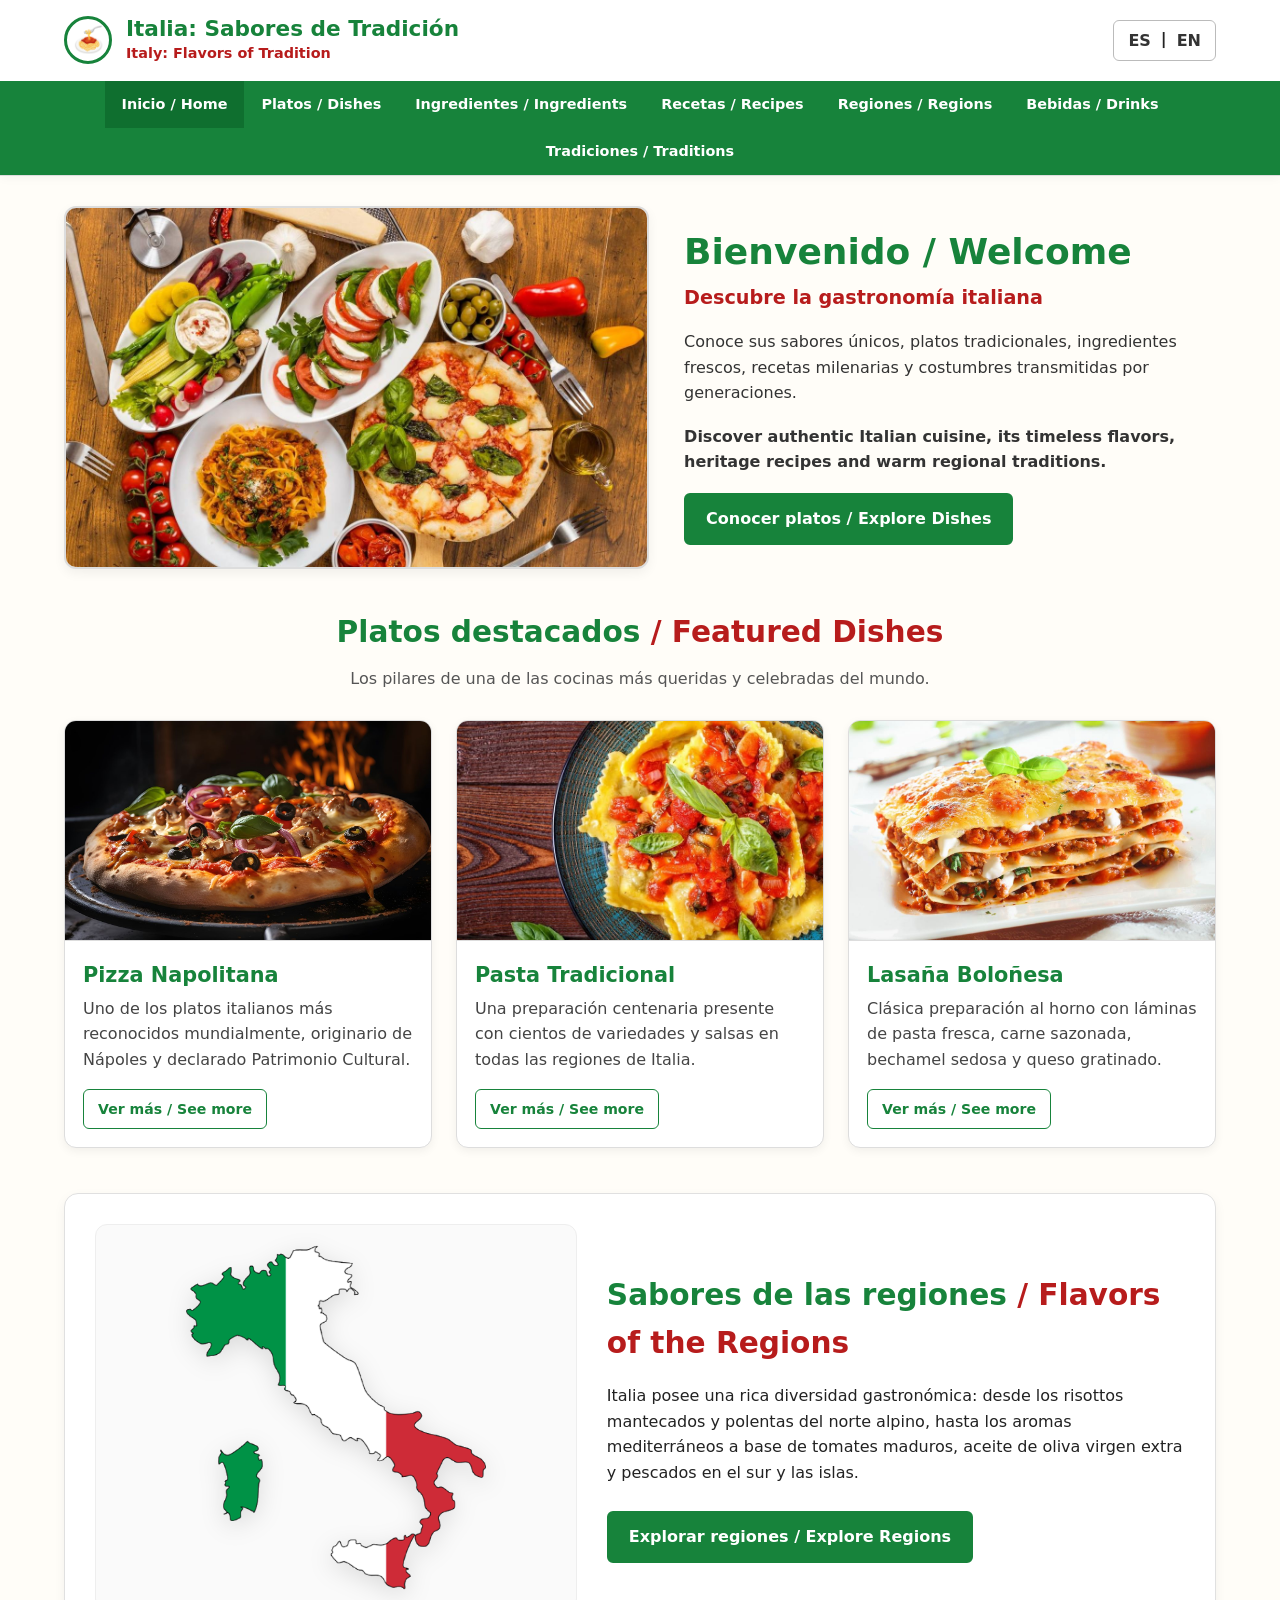
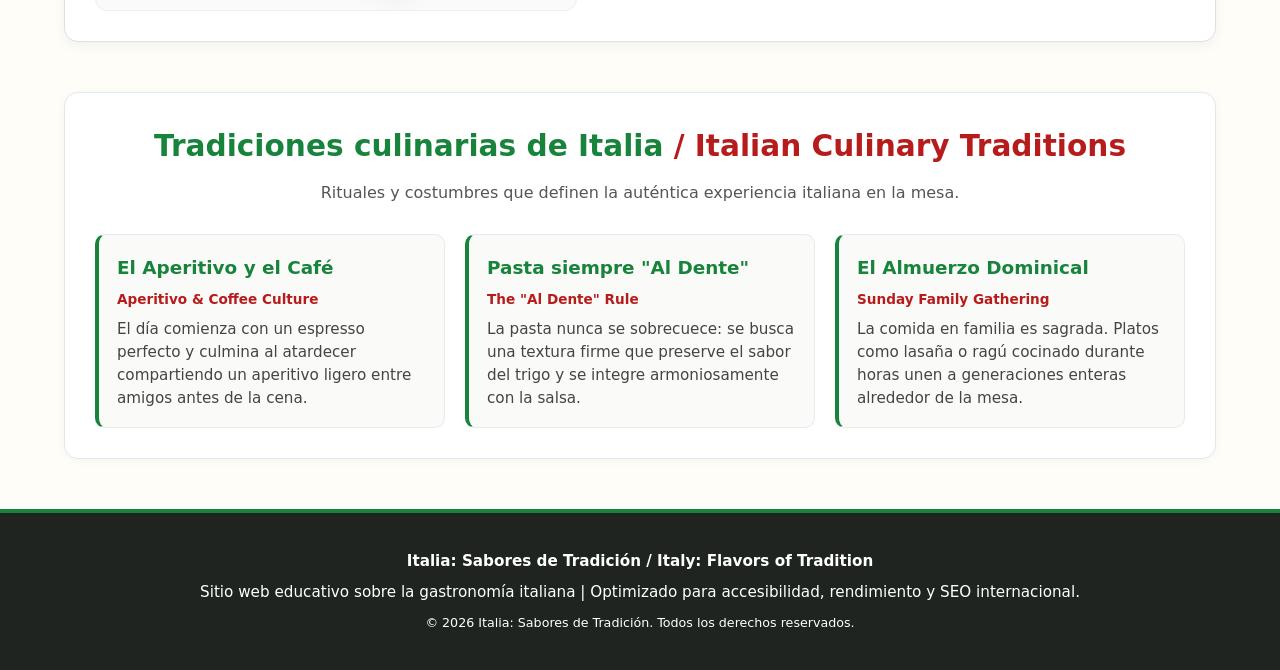
==== index.html @ 2cd8b307 "feat: optimización SEO completa (100/100), datos estructurados Schema.org, manifiesto PWA, accesibil" ====
<!DOCTYPE html>
<html lang="es">
<head>
    <meta charset="UTF-8">
    <meta name="viewport" content="width=device-width, initial-scale=1.0">
    <title>Italia: Sabores de Tradición | Gastronomía y Recetas Tradicionales</title>
    <meta name="description" content="Descubre la auténtica gastronomía de Italia: historia, platos emblemáticos como pizza y pasta, recetas tradicionales paso a paso y cultura culinaria.">
    <meta name="keywords" content="comida italiana, gastronomía de italia, recetas italianas, pizza napolitana, pasta carbonara, lasaña boloñesa, cocina tradicional, italia">
    <meta name="author" content="Italia: Sabores de Tradición">
    <meta name="robots" content="index, follow, max-snippet:-1, max-image-preview:large, max-video-preview:-1">

    <!-- Canonical URL -->
    <link rel="canonical" href="https://ronaldosierraviloria.github.io/italiasabores.github.io/">

    <!-- Hreflang alternates -->
    <link rel="alternate" hreflang="es" href="https://ronaldosierraviloria.github.io/italiasabores.github.io/">
    <link rel="alternate" hreflang="en" href="https://ronaldosierraviloria.github.io/italiasabores.github.io/?lang=en">
    <link rel="alternate" hreflang="x-default" href="https://ronaldosierraviloria.github.io/italiasabores.github.io/">

    <!-- Open Graph / Facebook -->
    <meta property="og:type" content="website">
    <meta property="og:url" content="https://ronaldosierraviloria.github.io/italiasabores.github.io/">
    <meta property="og:site_name" content="Italia: Sabores de Tradición">
    <meta property="og:title" content="Italia: Sabores de Tradición | Gastronomía y Recetas Tradicionales">
    <meta property="og:description" content="Descubre la auténtica gastronomía de Italia: historia, platos emblemáticos como pizza y pasta, recetas tradicionales paso a paso y cultura culinaria.">
    <meta property="og:image" content="https://ronaldosierraviloria.github.io/italiasabores.github.io/images/imagen-principal.jpg">
    <meta property="og:image:alt" content="Mesa tradicional italiana con pastas frescas, tomates, aceite de oliva y hierbas aromáticas">
    <meta property="og:locale" content="es_ES">
    <meta property="og:locale:alternate" content="en_US">

    <!-- Twitter Cards -->
    <meta name="twitter:card" content="summary_large_image">
    <meta name="twitter:title" content="Italia: Sabores de Tradición | Gastronomía Italiana">
    <meta name="twitter:description" content="Descubre la auténtica gastronomía italiana, recetas paso a paso, ingredientes frescos y cultura culinaria.">
    <meta name="twitter:image" content="https://ronaldosierraviloria.github.io/italiasabores.github.io/images/imagen-principal.jpg">
    <meta name="twitter:image:alt" content="Gastronomía tradicional de Italia">

    <!-- Theme & Icons -->
    <meta name="theme-color" content="#17833b">
    <link rel="icon" type="image/svg+xml" href="favicon.svg">
    <link rel="apple-touch-icon" href="favicon.svg">
    <link rel="manifest" href="site.webmanifest">

    <!-- Stylesheets -->
    <link rel="stylesheet" href="CSS/estilos.css">

    <!-- Structured Data (JSON-LD) for Schema.org -->
    <script type="application/ld+json">
    {
      "@context": "https://schema.org",
      "@graph": [
        {
          "@type": "WebSite",
          "@id": "https://ronaldosierraviloria.github.io/italiasabores.github.io/#website",
          "url": "https://ronaldosierraviloria.github.io/italiasabores.github.io/",
          "name": "Italia: Sabores de Tradición",
          "description": "Sitio web educativo sobre la gastronomía tradicional italiana, recetas y cultura culinaria.",
          "inLanguage": ["es", "en"],
          "publisher": {
            "@id": "https://ronaldosierraviloria.github.io/italiasabores.github.io/#organization"
          }
        },
        {
          "@type": "Organization",
          "@id": "https://ronaldosierraviloria.github.io/italiasabores.github.io/#organization",
          "name": "Italia: Sabores de Tradición",
          "url": "https://ronaldosierraviloria.github.io/italiasabores.github.io/",
          "logo": {
            "@type": "ImageObject",
            "url": "https://ronaldosierraviloria.github.io/italiasabores.github.io/favicon.svg"
          }
        },
        {
          "@type": "ItemList",
          "name": "Platos Italianos Destacados",
          "description": "Selección de los platos tradicionales más representativos de Italia",
          "itemListElement": [
            {
              "@type": "ListItem",
              "position": 1,
              "name": "Pizza Napolitana",
              "url": "https://ronaldosierraviloria.github.io/italiasabores.github.io/platos.html#pizza-napolitana"
            },
            {
              "@type": "ListItem",
              "position": 2,
              "name": "Pasta Carbonara",
              "url": "https://ronaldosierraviloria.github.io/italiasabores.github.io/platos.html#pasta-carbonara"
            },
            {
              "@type": "ListItem",
              "position": 3,
              "name": "Lasaña Boloñesa",
              "url": "https://ronaldosierraviloria.github.io/italiasabores.github.io/platos.html#lasana"
            }
          ]
        }
      ]
    }
    </script>
</head>
<body>

<a class="skip-link" href="#contenido">Saltar al contenido principal</a>

<header>
    <div class="topbar">
        <div class="logo">
            <div class="logo-icon" aria-hidden="true">🍝</div>
            <div>
                <h1>Italia: Sabores de Tradición</h1>
                <p lang="en">Italy: Flavors of Tradition</p>
            </div>
        </div>
        <div class="language" role="region" aria-label="Selector de idioma">
            <a href="?lang=es" aria-label="Seleccionar idioma español" aria-current="true">ES</a>
            <span aria-hidden="true">|</span>
            <a href="?lang=en" aria-label="Select English language" lang="en">EN</a>
        </div>
    </div>
    <nav aria-label="Navegación principal" id="mainNav">
        <button class="nav-toggle" aria-expanded="false" aria-controls="nav-menu" aria-label="Abrir menú de navegación">☰</button>
        <ul class="nav-list" id="nav-menu">
            <li><a href="index.html" class="active" aria-current="page">Inicio <span lang="en">/ Home</span></a></li>
            <li><a href="platos.html">Platos <span lang="en">/ Dishes</span></a></li>
            <li><a href="platos.html#ingredientes">Ingredientes <span lang="en">/ Ingredients</span></a></li>
            <li><a href="recetas.html">Recetas <span lang="en">/ Recipes</span></a></li>
            <li><a href="index.html#regiones">Regiones <span lang="en">/ Regions</span></a></li>
            <li><a href="platos.html#bebidas">Bebidas <span lang="en">/ Drinks</span></a></li>
            <li><a href="index.html#tradiciones">Tradiciones <span lang="en">/ Traditions</span></a></li>
        </ul>
    </nav>
</header>

<main id="contenido" tabindex="-1">
    <!-- Hero Section -->
    <section class="hero" aria-labelledby="bienvenida">
        <div class="hero-image">
            <img src="images/imagen-principal.jpg" 
                 alt="Mesa servida con ingredientes frescos y platos tradicionales de la cocina italiana como pastas, tomates, aceite de oliva y hierbas" 
                 width="1248" 
                 height="770" 
                 loading="eager" 
                 fetchpriority="high"
                 decoding="async" />
        </div>
        <div class="hero-content">
            <h2 id="bienvenida">Bienvenido <span lang="en">/ Welcome</span></h2>
            <p class="hero-subtitle">Descubre la gastronomía italiana</p>
            <p>Conoce sus sabores únicos, platos tradicionales, ingredientes frescos, recetas milenarias y costumbres transmitidas por generaciones.</p>
            <p><strong lang="en">Discover authentic Italian cuisine, its timeless flavors, heritage recipes and warm regional traditions.</strong></p>
            <a class="button" href="platos.html">Conocer platos <span lang="en">/ Explore Dishes</span></a>
        </div>
    </section>

    <!-- Featured Dishes Section -->
    <section aria-labelledby="destacados">
        <h2 class="section-title" id="destacados">Platos destacados <span lang="en">/ Featured Dishes</span></h2>
        <p class="section-subtitle">Los pilares de una de las cocinas más queridas y celebradas del mundo.</p>
        <div class="cards">
            <article class="card">
                <div class="card-image">
                    <img src="images/foto-pizza.jpg" 
                         alt="Pizza margarita artesanal recién horneada a la leña con salsa de tomate, mozzarella fundida y albahaca fresca" 
                         width="1200" 
                         height="1200" 
                         loading="lazy" 
                         decoding="async" />
                </div>
                <div class="card-content">
                    <h3>Pizza Napolitana</h3>
                    <p>Uno de los platos italianos más reconocidos mundialmente, originario de Nápoles y declarado Patrimonio Cultural.</p>
                    <a class="small-button" href="platos.html" aria-label="Ver más información sobre la Pizza Napolitana">Ver más <span lang="en">/ See more</span></a>
                </div>
            </article>

            <article class="card">
                <div class="card-image">
                    <img src="images/foto-pastas.jpg" 
                         alt="Plato hondo de pasta artesanal italiana servida con salsa tradicional y queso rallado" 
                         width="800" 
                         height="534" 
                         loading="lazy" 
                         decoding="async" />
                </div>
                <div class="card-content">
                    <h3>Pasta Tradicional</h3>
                    <p>Una preparación centenaria presente con cientos de variedades y salsas en todas las regiones de Italia.</p>
                    <a class="small-button" href="platos.html" aria-label="Ver más información sobre la Pasta Tradicional">Ver más <span lang="en">/ See more</span></a>
                </div>
            </article>

            <article class="card">
                <div class="card-image">
                    <img src="images/foto-lasana.jpeg" 
                         alt="Porción de lasaña tradicional con capas de pasta al huevo, salsa boloñesa y bechamel dorada al horno" 
                         width="1200" 
                         height="675" 
                         loading="lazy" 
                         decoding="async" />
                </div>
                <div class="card-content">
                    <h3>Lasaña Boloñesa</h3>
                    <p>Clásica preparación al horno con láminas de pasta fresca, carne sazonada, bechamel sedosa y queso gratinado.</p>
                    <a class="small-button" href="platos.html" aria-label="Ver más información sobre la Lasaña">Ver más <span lang="en">/ See more</span></a>
                </div>
            </article>
        </div>
    </section>

    <!-- Regional Diversity Section -->
    <section class="regions" id="regiones" aria-labelledby="regiones-title">
        <div class="map-placeholder">
            <img src="images/mapa-italia.png" 
                 alt="Mapa geográfico de Italia ilustrando la ubicación de sus regiones culinarias del norte, centro y sur" 
                 width="440" 
                 height="512" 
                 loading="lazy" 
                 decoding="async" />
        </div>
        <div>
            <h2 class="section-title" id="regiones-title" style="text-align: left; margin: 0 0 16px;">Sabores de las regiones <span lang="en">/ Flavors of the Regions</span></h2>
            <p>Italia posee una rica diversidad gastronómica: desde los risottos mantecados y polentas del norte alpino, hasta los aromas mediterráneos a base de tomates maduros, aceite de oliva virgen extra y pescados en el sur y las islas.</p>
            <br>
            <a class="button" href="platos.html">Explorar regiones <span lang="en">/ Explore Regions</span></a>
        </div>
    </section>

    <!-- Traditions Section -->
    <section class="info-section" id="tradiciones" aria-labelledby="tradiciones-title">
        <h2 class="section-title" id="tradiciones-title" style="margin-top: 0;">Tradiciones culinarias de Italia <span lang="en">/ Italian Culinary Traditions</span></h2>
        <p class="section-subtitle">Rituales y costumbres que definen la auténtica experiencia italiana en la mesa.</p>
        <div class="info-grid">
            <article class="info-item">
                <h3>El Aperitivo y el Café</h3>
                <span class="item-sub" lang="en">Aperitivo &amp; Coffee Culture</span>
                <p>El día comienza con un espresso perfecto y culmina al atardecer compartiendo un aperitivo ligero entre amigos antes de la cena.</p>
            </article>
            <article class="info-item">
                <h3>Pasta siempre "Al Dente"</h3>
                <span class="item-sub" lang="en">The "Al Dente" Rule</span>
                <p>La pasta nunca se sobrecuece: se busca una textura firme que preserve el sabor del trigo y se integre armoniosamente con la salsa.</p>
            </article>
            <article class="info-item">
                <h3>El Almuerzo Dominical</h3>
                <span class="item-sub" lang="en">Sunday Family Gathering</span>
                <p>La comida en familia es sagrada. Platos como lasaña o ragú cocinado durante horas unen a generaciones enteras alrededor de la mesa.</p>
            </article>
        </div>
    </section>
</main>

<footer>
    <p><strong>Italia: Sabores de Tradición <span lang="en">/ Italy: Flavors of Tradition</span></strong></p>
    <p>Sitio web educativo sobre la gastronomía italiana | Optimizado para accesibilidad, rendimiento y SEO internacional.</p>
    <p><small>&copy; 2026 Italia: Sabores de Tradición. Todos los derechos reservados.</small></p>
</footer>

<script>
    const nav = document.getElementById('mainNav');
    const toggle = document.querySelector('.nav-toggle');

    if (toggle && nav) {
        toggle.addEventListener('click', () => {
            const isOpen = nav.classList.toggle('open');
            toggle.setAttribute('aria-expanded', String(isOpen));
            toggle.setAttribute('aria-label', isOpen ? 'Cerrar menú de navegación' : 'Abrir menú de navegación');
            toggle.textContent = isOpen ? '✕' : '☰';
        });
    }
</script>

</body>
</html>
---- CSS/estilos.css ----
* {
    box-sizing: border-box;
    margin: 0;
    padding: 0;
}

html {
    scroll-behavior: smooth;
}

:focus-visible {
    outline: 3px solid #17833b;
    outline-offset: 3px;
}

.sr-only, .visually-hidden {
    position: absolute;
    width: 1px;
    height: 1px;
    padding: 0;
    margin: -1px;
    overflow: hidden;
    clip: rect(0, 0, 0, 0);
    white-space: nowrap;
    border: 0;
}

body {
    font-family: system-ui, -apple-system, BlinkMacSystemFont, "Segoe UI", Roboto, Helvetica, Arial, sans-serif;
    line-height: 1.6;
    color: #222;
    background: #fffdf8;
    text-rendering: optimizeLegibility;
    -webkit-font-smoothing: antialiased;
}

a {
    color: inherit;
}

img {
    max-width: 100%;
    height: auto;
    display: block;
}

header {
    background: #ffffff;
    border-bottom: 1px solid #ddd;
    position: sticky;
    top: 0;
    z-index: 99;
    box-shadow: 0 2px 10px rgba(0,0,0,0.04);
}

.topbar {
    max-width: 1200px;
    margin: auto;
    padding: 16px 24px;
    display: flex;
    align-items: center;
    justify-content: space-between;
    gap: 20px;
}

.logo, .logo-brand {
    display: flex;
    align-items: center;
    gap: 14px;
    text-decoration: none;
    color: inherit;
}

.logo-icon {
    width: 48px;
    height: 48px;
    border: 3px solid #17833b;
    border-radius: 50%;
    display: grid;
    place-items: center;
    font-size: 25px;
    background: #fff;
    flex-shrink: 0;
}

.logo h1, .logo .site-title, .logo-brand .site-title {
    font-size: 1.35rem;
    color: #17833b;
    font-weight: 700;
    line-height: 1.2;
}

.logo p, .logo-brand p {
    color: #b71c1c;
    font-weight: 700;
    font-size: .9rem;
}

.language {
    display: flex;
    gap: 5px;
    border: 1px solid #bbb;
    border-radius: 6px;
    padding: 5px 9px;
    background: #fff;
    font-weight: 700;
}

.language a {
    text-decoration: none;
    padding: 2px 5px;
    color: #333;
}

.language a:hover,
.language a:focus {
    background: #17833b;
    color: #fff;
    border-radius: 4px;
}

nav {
    background: #17833b;
    position: relative;
}

.nav-toggle {
    display: none;
    width: 100%;
    border: none;
    background: transparent;
    color: #fff;
    font-size: 1.8rem;
    cursor: pointer;
    padding: 10px 12px;
}

.nav-list {
    max-width: 1200px;
    margin: auto;
    display: flex;
    list-style: none;
    justify-content: center;
    flex-wrap: wrap;
}

.nav-list li {
    display: flex;
    flex: 0 1 auto;
}

.nav-list a {
    display: block;
    padding: 12px 17px;
    text-decoration: none;
    color: #fff;
    font-weight: 700;
    font-size: .9rem;
    transition: background-color .2s ease;
}

.nav-list a:hover,
.nav-list a:focus,
.nav-list a.active {
    background: #0f6f2f;
}

/* Breadcrumbs */
.breadcrumbs {
    font-size: 0.9rem;
    color: #444;
    margin-bottom: 24px;
    padding: 10px 0;
}

.breadcrumbs ol {
    list-style: none;
    display: flex;
    flex-wrap: wrap;
    align-items: center;
    gap: 8px;
    padding: 0;
    margin: 0;
}

.breadcrumbs li + li::before {
    content: "›";
    margin-right: 8px;
    color: #777;
    font-weight: bold;
}

.breadcrumbs a {
    color: #17833b;
    text-decoration: underline;
    text-underline-offset: 3px;
    font-weight: 600;
}

.breadcrumbs a:hover,
.breadcrumbs a:focus {
    color: #b71c1c;
}

.breadcrumbs [aria-current="page"] {
    font-weight: bold;
    color: #222;
}

main {
    max-width: 1200px;
    margin: auto;
    padding: 30px 24px 50px;
}

.hero {
    min-height: 310px;
    display: grid;
    grid-template-columns: 1.1fr 1fr;
    gap: 35px;
    align-items: center;
    margin-bottom: 40px;
}

.hero-image,
.image-placeholder {
    min-height: 270px;
    border: 2px solid #ddd;
    background: #f7f7f7;
    display: grid;
    place-items: center;
    text-align: center;
    color: #666;
    border-radius: 12px;
    overflow: hidden;
    box-shadow: 0 4px 12px rgba(0,0,0,0.06);
}

.hero-image img,
.image-placeholder img {
    display: block;
    width: 100%;
    height: 100%;
    object-fit: cover;
}

.hero-content h2 {
    font-size: 2.25rem;
    color: #17833b;
    margin-bottom: 10px;
    line-height: 1.2;
}

.hero-content h3, .hero-content .hero-subtitle {
    color: #b71c1c;
    margin-bottom: 15px;
    font-size: 1.2rem;
    font-weight: 700;
}

.hero-content p {
    margin-bottom: 18px;
    color: #333;
}

.button {
    display: inline-block;
    background: #17833b;
    color: #fff;
    text-decoration: none;
    padding: 11px 20px;
    border-radius: 6px;
    font-weight: 700;
    border: 2px solid #17833b;
    transition: all 0.2s ease;
}

.button:hover,
.button:focus {
    background: #b71c1c;
    border-color: #b71c1c;
    color: #fff;
    box-shadow: 0 4px 12px rgba(183, 28, 28, 0.25);
}

.section-title {
    text-align: center;
    color: #17833b;
    margin: 40px 0 24px;
    font-size: 1.85rem;
}

.section-title span {
    color: #b71c1c;
}

.section-subtitle {
    text-align: center;
    color: #555;
    max-width: 750px;
    margin: -14px auto 28px;
    font-size: 1rem;
}

.cards {
    display: grid;
    grid-template-columns: repeat(3, 1fr);
    gap: 24px;
}

.card {
    background: #fff;
    border: 1px solid #ddd;
    border-radius: 12px;
    overflow: hidden;
    box-shadow: 0 3px 10px rgba(0,0,0,.06);
    display: flex;
    flex-direction: column;
    transition: transform 0.2s ease, box-shadow 0.2s ease;
}

.card:hover {
    transform: translateY(-4px);
    box-shadow: 0 8px 20px rgba(0,0,0,.1);
}

.card-image {
    height: 220px;
    border-bottom: 1px solid #ddd;
    background: #f4f4f4;
    overflow: hidden;
}

.card-image img {
    display: block;
    width: 100%;
    height: 100%;
    object-fit: cover;
    transition: transform 0.3s ease;
}

.card:hover .card-image img {
    transform: scale(1.03);
}

.card-content {
    padding: 18px;
    display: flex;
    flex-direction: column;
    flex-grow: 1;
}

.card h3 {
    color: #17833b;
    margin-bottom: 4px;
    font-size: 1.3rem;
}

.card h4 {
    color: #b71c1c;
    margin-bottom: 8px;
    font-size: .95rem;
}

.card p {
    margin-bottom: 16px;
    color: #444;
    flex-grow: 1;
}

.card .small-button {
    align-self: flex-start;
}

.small-button {
    display: inline-block;
    padding: 8px 14px;
    border: 1.5px solid #17833b;
    border-radius: 6px;
    text-decoration: none;
    font-size: .88rem;
    font-weight: 700;
    color: #17833b;
    background: #fff;
    transition: all 0.2s ease;
}

.small-button:hover,
.small-button:focus {
    background: #17833b;
    color: #fff;
    border-color: #17833b;
}

/* Feature grid for ingredients, drinks, traditions */
.info-section {
    margin-top: 50px;
    padding: 30px;
    background: #fff;
    border: 1px solid #e2e8f0;
    border-radius: 14px;
    box-shadow: 0 2px 8px rgba(0,0,0,0.04);
}

.info-grid {
    display: grid;
    grid-template-columns: repeat(auto-fit, minmax(260px, 1fr));
    gap: 20px;
    margin-top: 20px;
}

.info-item {
    background: #fafaf8;
    border: 1px solid #eaeaea;
    border-radius: 10px;
    padding: 18px;
    border-left: 4px solid #17833b;
}

.info-item h3, .info-item h4 {
    color: #17833b;
    font-size: 1.15rem;
    margin-bottom: 6px;
}

.info-item .item-sub {
    color: #b71c1c;
    font-weight: 700;
    font-size: 0.85rem;
    margin-bottom: 8px;
    display: block;
}

.info-item p {
    color: #444;
    font-size: 0.95rem;
    line-height: 1.5;
}

.regions {
    margin-top: 45px;
    padding: 30px;
    border: 1px solid #e0e0e0;
    border-radius: 14px;
    background: #fff;
    display: grid;
    grid-template-columns: 1fr 1.2fr;
    gap: 30px;
    align-items: center;
    box-shadow: 0 4px 12px rgba(0,0,0,0.05);
}

.map-placeholder {
    min-height: 320px;
    border: 1px solid #eee;
    display: grid;
    place-items: center;
    border-radius: 12px;
    background: #fafafa;
    text-align: center;
    padding: 18px;
}

.map-placeholder img {
    display: block;
    width: min(100%, 300px);
    height: auto;
    object-fit: contain;
    filter: drop-shadow(0 6px 12px rgba(0,0,0,0.12));
}

.page-heading {
    text-align: center;
    margin: 15px 0 35px;
}

.page-heading h1, .page-heading h2 {
    color: #17833b;
    font-size: 2.2rem;
    line-height: 1.2;
}

.page-heading p {
    color: #b71c1c;
    font-weight: 700;
    font-size: 1.05rem;
    margin-top: 5px;
}

.recipe-nav {
    display: flex;
    flex-wrap: wrap;
    justify-content: center;
    gap: 12px;
    margin: 0 0 30px;
    padding: 16px 18px;
    background: linear-gradient(135deg, #f3f9f5 0%, #eaf6ee 100%);
    border: 1px solid #cfe6d5;
    border-radius: 16px;
    box-shadow: 0 4px 14px rgba(23, 131, 59, 0.08);
}

.recipe-nav a {
    display: inline-block;
    background: #fff;
    color: #17833b;
    border: 1.5px solid #bcdcc0;
    text-decoration: none;
    padding: 10px 18px;
    border-radius: 999px;
    font-weight: 700;
    font-size: .92rem;
    transition: all 0.2s ease;
    box-shadow: 0 2px 6px rgba(23, 131, 59, 0.08);
}

.recipe-nav a:hover,
.recipe-nav a:focus,
.recipe-nav a.active {
    background: #17833b;
    color: #fff;
    border-color: #17833b;
    transform: translateY(-2px);
    box-shadow: 0 6px 14px rgba(23, 131, 59, 0.22);
}

.recipe {
    display: none;
    grid-template-columns: 1fr 1.2fr;
    gap: 35px;
    background: #fff;
    padding: 30px;
    border: 1px solid #ddd;
    border-radius: 14px;
    box-shadow: 0 4px 16px rgba(0,0,0,0.06);
}

body:not(:has(.recipe:target)) .recipe:first-of-type {
    display: grid;
}

.recipe:target {
    display: grid;
}

.recipe-image {
    min-height: 330px;
    height: 330px;
    border-radius: 10px;
    overflow: hidden;
}

.recipe h2 {
    color: #17833b;
    margin-top: 15px;
    font-size: 1.8rem;
}

.recipe h3 {
    color: #b71c1c;
    margin: 18px 0 10px;
    font-size: 1.25rem;
}

.recipe ul,
.recipe ol {
    padding-left: 24px;
    color: #333;
}

.recipe li {
    margin-bottom: 8px;
    line-height: 1.6;
}

.recipe-meta {
    display: flex;
    flex-wrap: wrap;
    gap: 15px;
    margin: 15px 0;
    padding: 12px;
    background: #f7faf7;
    border-radius: 8px;
    border: 1px solid #e2ede4;
    font-size: 0.9rem;
}

.recipe-meta-item {
    display: flex;
    align-items: center;
    gap: 6px;
    color: #333;
    font-weight: 600;
}

footer {
    background: #1f2421;
    color: #fff;
    padding: 30px 24px;
    text-align: center;
    border-top: 4px solid #17833b;
}

footer p {
    margin: 6px 0;
    font-size: 0.95rem;
}

footer a {
    color: #8fe3a8;
    text-decoration: underline;
}

footer a:hover {
    color: #fff;
}

.skip-link {
    position: absolute;
    left: -9999px;
    top: 12px;
    background: #17833b;
    color: #fff;
    padding: 12px 18px;
    border-radius: 6px;
    font-weight: 700;
    text-decoration: none;
    z-index: 1000;
    box-shadow: 0 4px 12px rgba(0,0,0,0.3);
    transition: left 0.15s ease-in-out;
}

.skip-link:focus {
    left: 12px;
    outline: 3px solid #fff;
    outline-offset: 2px;
}

@media (max-width: 800px) {
    .hero,
    .regions,
    .recipe {
        grid-template-columns: 1fr;
    }

    .cards {
        grid-template-columns: 1fr 1fr;
    }

    .topbar {
        align-items: flex-start;
    }
}

@media (max-width: 760px) {
    .nav-toggle {
        display: block;
    }

    .nav-list {
        display: none;
        flex-direction: column;
        width: 100%;
    }

    nav.open .nav-list {
        display: flex;
    }

    .nav-list li {
        width: 100%;
    }

    .nav-list a {
        width: 100%;
        text-align: center;
        padding: 12px 10px;
    }
}

@media (max-width: 560px) {
    .cards {
        grid-template-columns: 1fr;
    }

    .logo h1, .logo .site-title, .logo-brand .site-title {
        font-size: 1.05rem;
    }

    .logo p, .logo-brand p {
        font-size: .75rem;
    }

    main {
        padding-left: 15px;
        padding-right: 15px;
    }
}
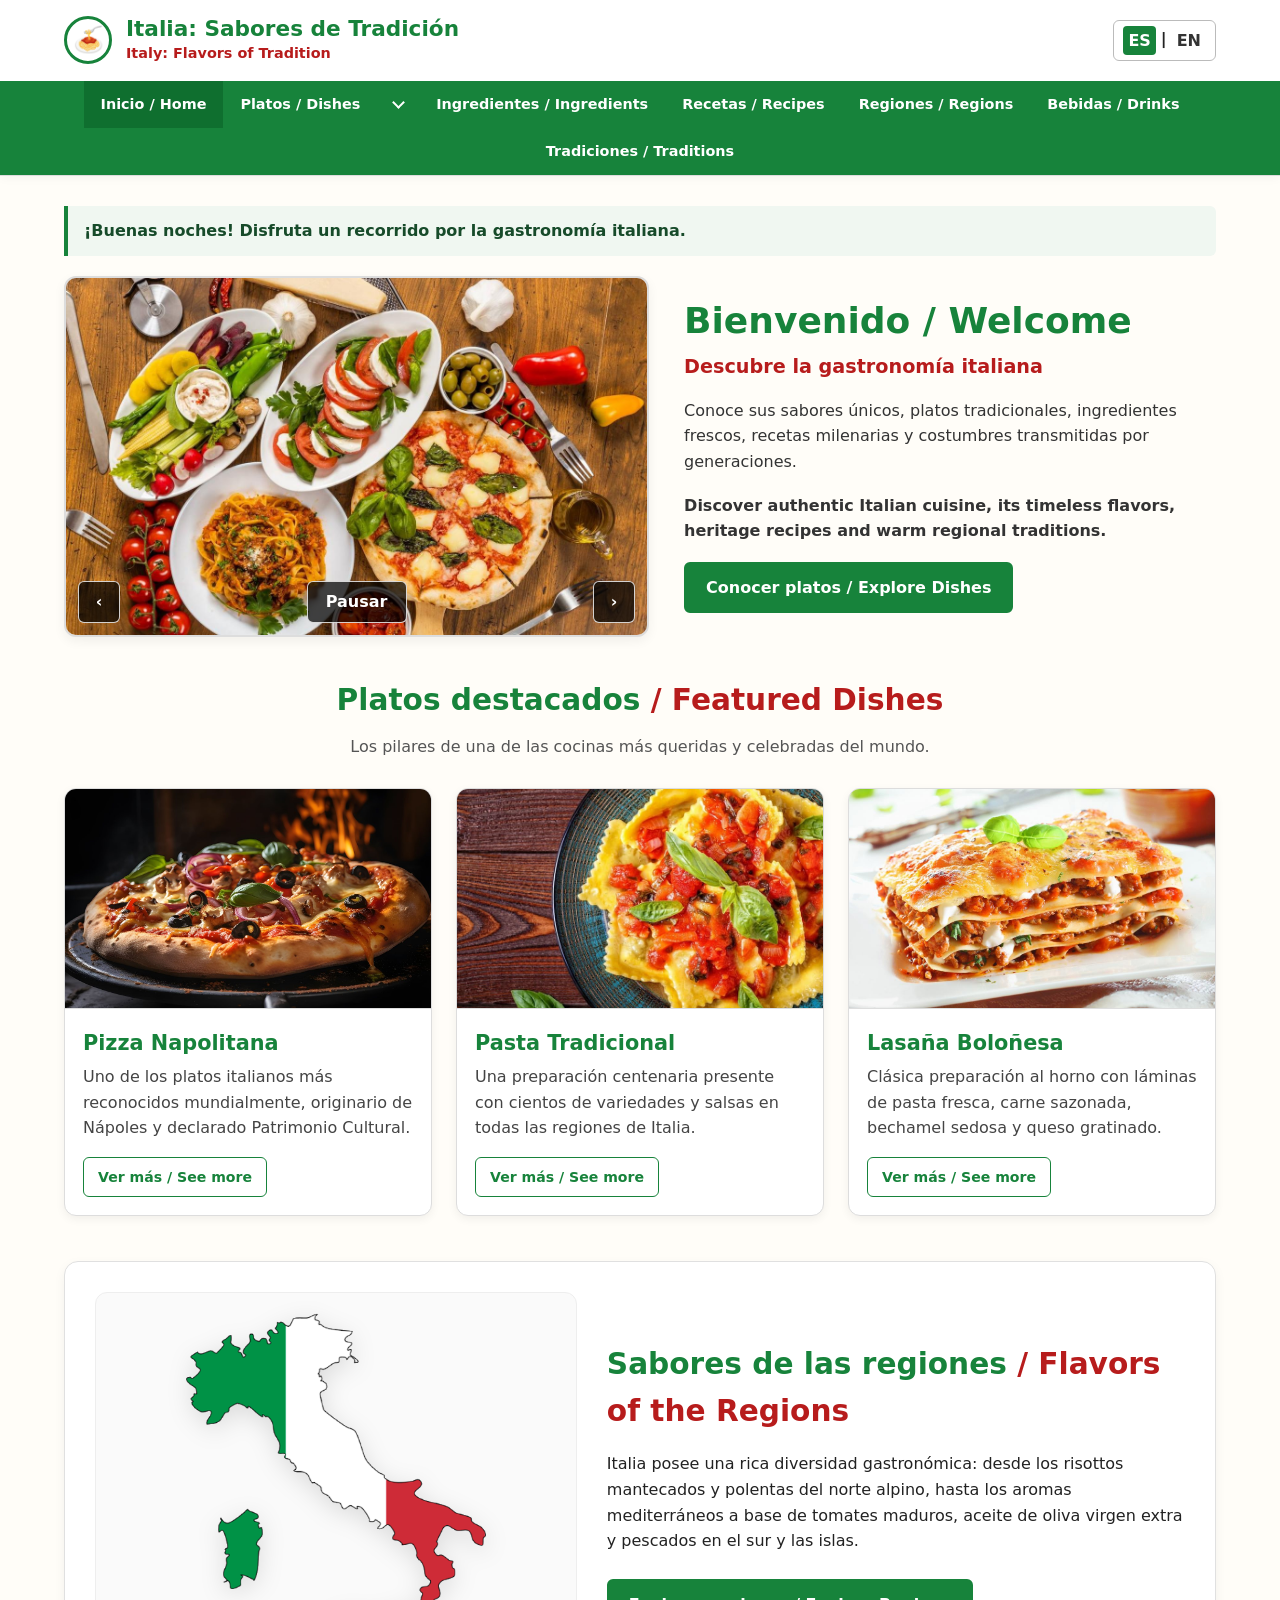
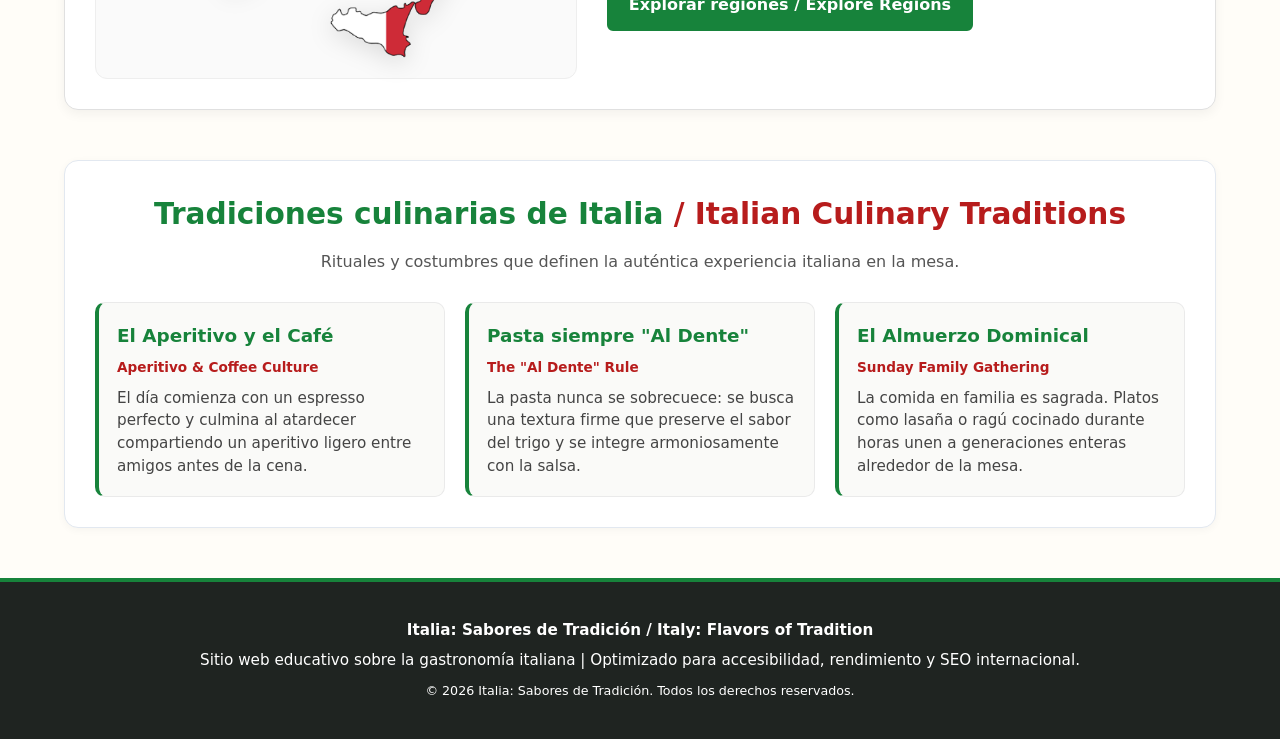
==== commit debe56cd: "cambios menores" ====
--- a/index.html
+++ b/index.html
@@ -43,6 +43,7 @@
 
     <!-- Stylesheets -->
     <link rel="stylesheet" href="CSS/estilos.css">
+    <script src="js/site.js" defer></script>
 
     <!-- Structured Data (JSON-LD) for Schema.org -->
     <script type="application/ld+json">
@@ -122,7 +123,19 @@
         <button class="nav-toggle" aria-expanded="false" aria-controls="nav-menu" aria-label="Abrir menú de navegación">☰</button>
         <ul class="nav-list" id="nav-menu">
             <li><a href="index.html" class="active" aria-current="page">Inicio <span lang="en">/ Home</span></a></li>
-            <li><a href="platos.html">Platos <span lang="en">/ Dishes</span></a></li>
+            <li class="has-dropdown">
+                <div class="nav-dropdown">
+                    <a href="platos.html">Platos <span lang="en">/ Dishes</span></a>
+                    <button class="dropdown-toggle" type="button" aria-expanded="false" aria-controls="dish-submenu" aria-label="Mostrar submenú de platos">
+                        <span class="dropdown-icon" aria-hidden="true"></span>
+                    </button>
+                </div>
+                <ul class="dropdown-menu" id="dish-submenu" hidden>
+                    <li><a href="platos.html#pizza-napolitana">Pizza Napolitana</a></li>
+                    <li><a href="platos.html#pasta-carbonara">Pasta Carbonara</a></li>
+                    <li><a href="platos.html#lasana">Lasaña Boloñesa</a></li>
+                </ul>
+            </li>
             <li><a href="platos.html#ingredientes">Ingredientes <span lang="en">/ Ingredients</span></a></li>
             <li><a href="recetas.html">Recetas <span lang="en">/ Recipes</span></a></li>
             <li><a href="index.html#regiones">Regiones <span lang="en">/ Regions</span></a></li>
@@ -133,16 +146,32 @@
 </header>
 
 <main id="contenido" tabindex="-1">
+    <p class="personalized-message" id="welcome-message" role="status" aria-live="polite"></p>
     <!-- Hero Section -->
     <section class="hero" aria-labelledby="bienvenida">
-        <div class="hero-image">
-            <img src="images/imagen-principal.jpg" 
-                 alt="Mesa servida con ingredientes frescos y platos tradicionales de la cocina italiana como pastas, tomates, aceite de oliva y hierbas" 
-                 width="1248" 
-                 height="770" 
-                 loading="eager" 
-                 fetchpriority="high"
-                 decoding="async" />
+        <div class="hero-slider" data-slider role="region" aria-roledescription="carrusel" aria-label="Galería de gastronomía italiana">
+            <div class="slider-track" aria-live="off">
+                <div class="hero-slide is-active">
+                    <img src="images/imagen-principal.jpg"
+                         alt="Mesa servida con ingredientes frescos y platos tradicionales de la cocina italiana como pastas, tomates, aceite de oliva y hierbas"
+                         width="1248" height="770" loading="eager" fetchpriority="high" decoding="async">
+                </div>
+                <div class="hero-slide" hidden>
+                    <img src="images/foto-pizza.jpg"
+                         alt="Pizza napolitana recién horneada con tomate, mozzarella y albahaca"
+                         width="1200" height="1200" loading="lazy" decoding="async">
+                </div>
+                <div class="hero-slide" hidden>
+                    <img src="images/foto-pastas.jpg"
+                         alt="Pasta italiana artesanal servida con salsa tradicional"
+                         width="800" height="534" loading="lazy" decoding="async">
+                </div>
+            </div>
+            <div class="slider-controls" role="group" aria-label="Controles de la galería">
+                <button class="slider-button" type="button" data-slider-previous aria-label="Imagen anterior">‹</button>
+                <button class="slider-button slider-pause" type="button" data-slider-pause aria-pressed="false" aria-label="Pausar presentación">Pausar</button>
+                <button class="slider-button" type="button" data-slider-next aria-label="Imagen siguiente">›</button>
+            </div>
         </div>
         <div class="hero-content">
             <h2 id="bienvenida">Bienvenido <span lang="en">/ Welcome</span></h2>
@@ -256,19 +285,5 @@
     <p><small>&copy; 2026 Italia: Sabores de Tradición. Todos los derechos reservados.</small></p>
 </footer>
 
-<script>
-    const nav = document.getElementById('mainNav');
-    const toggle = document.querySelector('.nav-toggle');
-
-    if (toggle && nav) {
-        toggle.addEventListener('click', () => {
-            const isOpen = nav.classList.toggle('open');
-            toggle.setAttribute('aria-expanded', String(isOpen));
-            toggle.setAttribute('aria-label', isOpen ? 'Cerrar menú de navegación' : 'Abrir menú de navegación');
-            toggle.textContent = isOpen ? '✕' : '☰';
-        });
-    }
-</script>
-
 </body>
 </html>
--- a/CSS/estilos.css
+++ b/CSS/estilos.css
@@ -110,13 +110,19 @@
     text-decoration: none;
     padding: 2px 5px;
     color: #333;
+    border-radius: 4px;
+    transition: background-color .2s ease, color .2s ease;
+}
+
+.language a[aria-current="true"] {
+    background: #17833b;
+    color: #fff;
 }
 
 .language a:hover,
-.language a:focus {
-    background: #17833b;
-    color: #fff;
-    border-radius: 4px;
+.language a:focus-visible {
+    background: #0f6f2f;
+    color: #fff;
 }
 
 nav {
@@ -144,9 +150,13 @@
     flex-wrap: wrap;
 }
 
-.nav-list li {
+.nav-list > li {
     display: flex;
     flex: 0 1 auto;
+}
+
+.nav-list > li.has-dropdown {
+    display: block;
 }
 
 .nav-list a {
@@ -163,6 +173,99 @@
 .nav-list a:focus,
 .nav-list a.active {
     background: #0f6f2f;
+}
+
+.has-dropdown {
+    position: relative;
+}
+
+.nav-dropdown {
+    display: flex;
+}
+
+.nav-dropdown > a {
+    flex: 1;
+}
+
+.dropdown-toggle {
+    display: grid;
+    place-items: center;
+    width: 42px;
+    min-width: 42px;
+    border: 0;
+    background: transparent;
+    color: #fff;
+    cursor: pointer;
+    padding: 0;
+    transition: background-color .2s ease;
+}
+
+.dropdown-icon {
+    width: 9px;
+    height: 9px;
+    border-right: 2px solid currentColor;
+    border-bottom: 2px solid currentColor;
+    transform: translateY(-2px) rotate(45deg);
+    transition: transform .2s ease;
+}
+
+.has-dropdown.open > .nav-dropdown .dropdown-icon {
+    transform: translateY(2px) rotate(225deg);
+}
+
+.dropdown-toggle:hover,
+.dropdown-toggle:focus-visible,
+.has-dropdown.open > .nav-dropdown .dropdown-toggle {
+    background: #0f6f2f;
+}
+
+.dropdown-menu {
+    position: absolute;
+    z-index: 101;
+    top: 100%;
+    left: 0;
+    min-width: 250px;
+    padding: 8px;
+    list-style: none;
+    background: #fff;
+    border: 1px solid #e3e9e4;
+    border-top: 3px solid #b71c1c;
+    border-radius: 0 0 10px 10px;
+    box-shadow: 0 10px 24px rgba(20, 45, 28, 0.2);
+}
+
+.dropdown-menu[hidden] {
+    display: none;
+}
+
+.dropdown-menu li {
+    display: block;
+}
+
+.dropdown-menu a {
+    display: flex;
+    align-items: center;
+    justify-content: space-between;
+    gap: 16px;
+    color: #26332a;
+    padding: 11px 12px;
+    border-radius: 6px;
+    white-space: nowrap;
+    transition: color .2s ease, background-color .2s ease, padding .2s ease;
+}
+
+.dropdown-menu a::after {
+    content: "›";
+    color: #17833b;
+    font-size: 1.3rem;
+    line-height: 1;
+}
+
+.dropdown-menu a:hover,
+.dropdown-menu a:focus {
+    background: #f0f7f1;
+    color: #0f6f2f;
+    padding-left: 16px;
 }
 
 /* Breadcrumbs */
@@ -220,6 +323,76 @@
     gap: 35px;
     align-items: center;
     margin-bottom: 40px;
+}
+
+.personalized-message {
+    margin: 0 0 20px;
+    padding: 12px 16px;
+    border-left: 4px solid #17833b;
+    border-radius: 0 6px 6px 0;
+    background: #f0f7f1;
+    color: #174b2a;
+    font-weight: 600;
+}
+
+.hero-slider {
+    position: relative;
+    width: 100%;
+    min-height: 270px;
+    aspect-ratio: 1.62;
+    overflow: hidden;
+    border: 2px solid #ddd;
+    border-radius: 12px;
+    background: #f7f7f7;
+    box-shadow: 0 4px 12px rgba(0, 0, 0, 0.06);
+}
+
+.slider-track,
+.hero-slide {
+    position: absolute;
+    inset: 0;
+}
+
+.hero-slide[hidden] {
+    display: none;
+}
+
+.hero-slide img {
+    display: block;
+    width: 100%;
+    height: 100%;
+    object-fit: cover;
+}
+
+.slider-controls {
+    position: absolute;
+    inset: auto 12px 12px;
+    display: flex;
+    align-items: center;
+    justify-content: space-between;
+    gap: 12px;
+}
+
+.slider-button {
+    min-width: 42px;
+    min-height: 42px;
+    padding: 7px 12px;
+    border: 1px solid rgba(255, 255, 255, 0.8);
+    border-radius: 6px;
+    background: rgba(0, 0, 0, 0.72);
+    color: #fff;
+    font: inherit;
+    font-weight: 700;
+    cursor: pointer;
+}
+
+.slider-button:hover,
+.slider-button:focus-visible {
+    background: #17833b;
+}
+
+.slider-pause {
+    min-width: 100px;
 }
 
 .hero-image,
@@ -667,7 +840,7 @@
         display: flex;
     }
 
-    .nav-list li {
+    .nav-list > li {
         width: 100%;
     }
 
@@ -676,6 +849,47 @@
         text-align: center;
         padding: 12px 10px;
     }
+
+    .nav-dropdown {
+        width: 100%;
+    }
+
+    .nav-dropdown > a {
+        width: auto;
+        text-align: left;
+    }
+
+    .dropdown-menu {
+        position: static;
+        width: 100%;
+        min-width: 0;
+        margin: 0 10px 8px;
+        padding: 5px;
+        box-shadow: none;
+        background: #fff;
+        border: 1px solid rgba(255, 255, 255, 0.55);
+        border-top: 2px solid #b71c1c;
+        border-radius: 0 0 8px 8px;
+    }
+
+    .dropdown-menu li {
+        width: 100%;
+    }
+
+    .dropdown-menu a,
+    .dropdown-menu a:hover,
+    .dropdown-menu a:focus {
+        color: #26332a;
+        text-align: left;
+        padding: 10px 12px;
+        background: #fff;
+    }
+
+    .dropdown-menu a:hover,
+    .dropdown-menu a:focus {
+        color: #0f6f2f;
+        background: #f0f7f1;
+    }
 }
 
 @media (max-width: 560px) {
@@ -696,3 +910,17 @@
         padding-right: 15px;
     }
 }
+
+@media (prefers-reduced-motion: reduce) {
+    html {
+        scroll-behavior: auto;
+    }
+
+    *,
+    *::before,
+    *::after {
+        animation-duration: 0.01ms !important;
+        animation-iteration-count: 1 !important;
+        transition-duration: 0.01ms !important;
+    }
+}
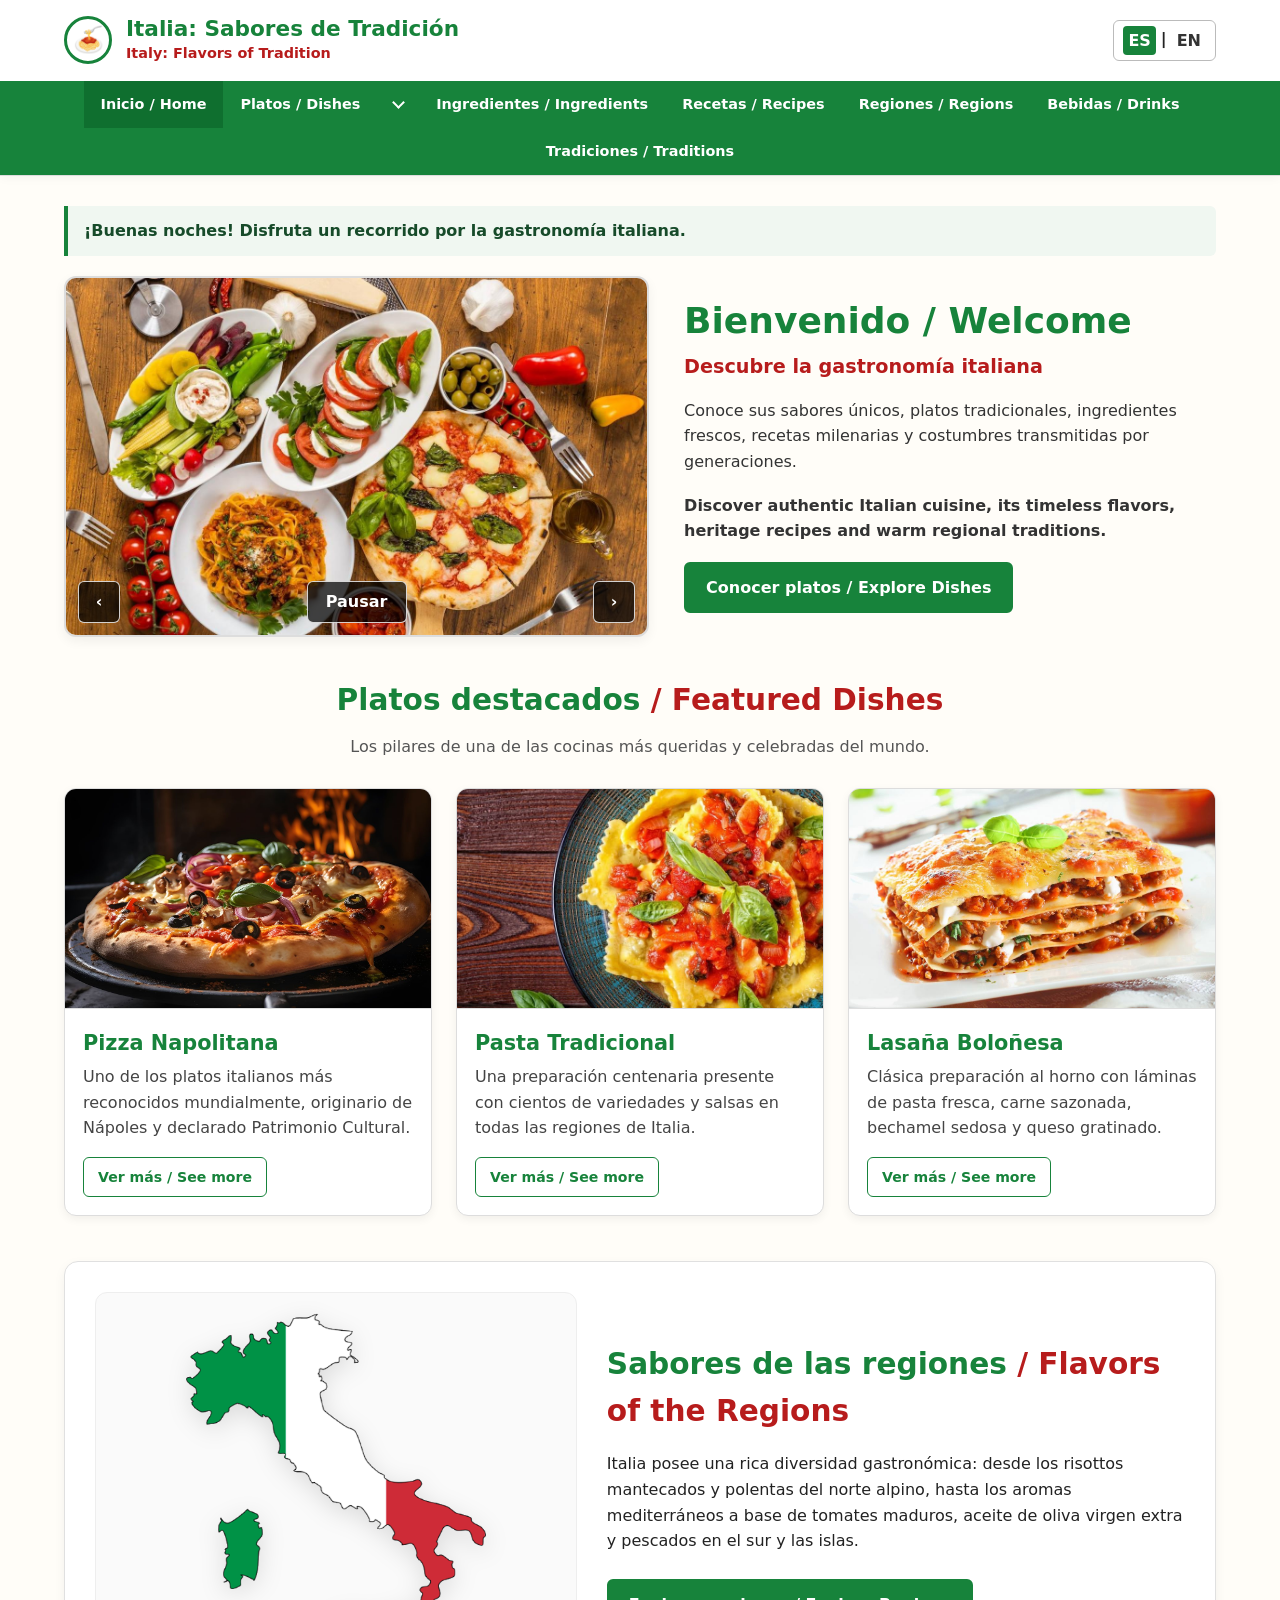
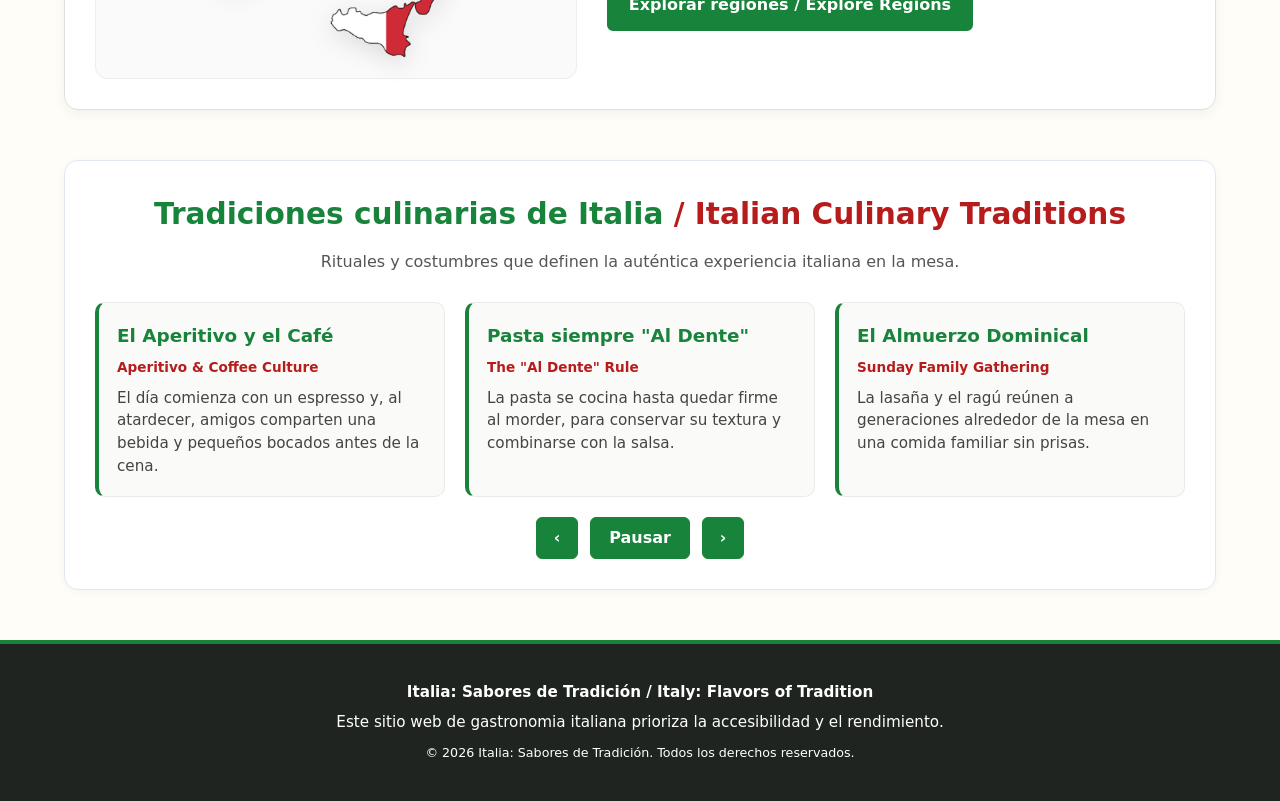
==== commit 1bce3c18: "Cambios" ====
--- a/index.html
+++ b/index.html
@@ -4,101 +4,15 @@
     <meta charset="UTF-8">
     <meta name="viewport" content="width=device-width, initial-scale=1.0">
     <title>Italia: Sabores de Tradición | Gastronomía y Recetas Tradicionales</title>
-    <meta name="description" content="Descubre la auténtica gastronomía de Italia: historia, platos emblemáticos como pizza y pasta, recetas tradicionales paso a paso y cultura culinaria.">
-    <meta name="keywords" content="comida italiana, gastronomía de italia, recetas italianas, pizza napolitana, pasta carbonara, lasaña boloñesa, cocina tradicional, italia">
-    <meta name="author" content="Italia: Sabores de Tradición">
-    <meta name="robots" content="index, follow, max-snippet:-1, max-image-preview:large, max-video-preview:-1">
-
-    <!-- Canonical URL -->
-    <link rel="canonical" href="https://ronaldosierraviloria.github.io/italiasabores.github.io/">
-
-    <!-- Hreflang alternates -->
-    <link rel="alternate" hreflang="es" href="https://ronaldosierraviloria.github.io/italiasabores.github.io/">
-    <link rel="alternate" hreflang="en" href="https://ronaldosierraviloria.github.io/italiasabores.github.io/?lang=en">
-    <link rel="alternate" hreflang="x-default" href="https://ronaldosierraviloria.github.io/italiasabores.github.io/">
-
-    <!-- Open Graph / Facebook -->
-    <meta property="og:type" content="website">
-    <meta property="og:url" content="https://ronaldosierraviloria.github.io/italiasabores.github.io/">
-    <meta property="og:site_name" content="Italia: Sabores de Tradición">
-    <meta property="og:title" content="Italia: Sabores de Tradición | Gastronomía y Recetas Tradicionales">
-    <meta property="og:description" content="Descubre la auténtica gastronomía de Italia: historia, platos emblemáticos como pizza y pasta, recetas tradicionales paso a paso y cultura culinaria.">
-    <meta property="og:image" content="https://ronaldosierraviloria.github.io/italiasabores.github.io/images/imagen-principal.jpg">
-    <meta property="og:image:alt" content="Mesa tradicional italiana con pastas frescas, tomates, aceite de oliva y hierbas aromáticas">
-    <meta property="og:locale" content="es_ES">
-    <meta property="og:locale:alternate" content="en_US">
-
-    <!-- Twitter Cards -->
-    <meta name="twitter:card" content="summary_large_image">
-    <meta name="twitter:title" content="Italia: Sabores de Tradición | Gastronomía Italiana">
-    <meta name="twitter:description" content="Descubre la auténtica gastronomía italiana, recetas paso a paso, ingredientes frescos y cultura culinaria.">
-    <meta name="twitter:image" content="https://ronaldosierraviloria.github.io/italiasabores.github.io/images/imagen-principal.jpg">
-    <meta name="twitter:image:alt" content="Gastronomía tradicional de Italia">
 
     <!-- Theme & Icons -->
     <meta name="theme-color" content="#17833b">
     <link rel="icon" type="image/svg+xml" href="favicon.svg">
     <link rel="apple-touch-icon" href="favicon.svg">
-    <link rel="manifest" href="site.webmanifest">
 
     <!-- Stylesheets -->
     <link rel="stylesheet" href="CSS/estilos.css">
     <script src="js/site.js" defer></script>
-
-    <!-- Structured Data (JSON-LD) for Schema.org -->
-    <script type="application/ld+json">
-    {
-      "@context": "https://schema.org",
-      "@graph": [
-        {
-          "@type": "WebSite",
-          "@id": "https://ronaldosierraviloria.github.io/italiasabores.github.io/#website",
-          "url": "https://ronaldosierraviloria.github.io/italiasabores.github.io/",
-          "name": "Italia: Sabores de Tradición",
-          "description": "Sitio web educativo sobre la gastronomía tradicional italiana, recetas y cultura culinaria.",
-          "inLanguage": ["es", "en"],
-          "publisher": {
-            "@id": "https://ronaldosierraviloria.github.io/italiasabores.github.io/#organization"
-          }
-        },
-        {
-          "@type": "Organization",
-          "@id": "https://ronaldosierraviloria.github.io/italiasabores.github.io/#organization",
-          "name": "Italia: Sabores de Tradición",
-          "url": "https://ronaldosierraviloria.github.io/italiasabores.github.io/",
-          "logo": {
-            "@type": "ImageObject",
-            "url": "https://ronaldosierraviloria.github.io/italiasabores.github.io/favicon.svg"
-          }
-        },
-        {
-          "@type": "ItemList",
-          "name": "Platos Italianos Destacados",
-          "description": "Selección de los platos tradicionales más representativos de Italia",
-          "itemListElement": [
-            {
-              "@type": "ListItem",
-              "position": 1,
-              "name": "Pizza Napolitana",
-              "url": "https://ronaldosierraviloria.github.io/italiasabores.github.io/platos.html#pizza-napolitana"
-            },
-            {
-              "@type": "ListItem",
-              "position": 2,
-              "name": "Pasta Carbonara",
-              "url": "https://ronaldosierraviloria.github.io/italiasabores.github.io/platos.html#pasta-carbonara"
-            },
-            {
-              "@type": "ListItem",
-              "position": 3,
-              "name": "Lasaña Boloñesa",
-              "url": "https://ronaldosierraviloria.github.io/italiasabores.github.io/platos.html#lasana"
-            }
-          ]
-        }
-      ]
-    }
-    </script>
 </head>
 <body>
 
@@ -120,7 +34,7 @@
         </div>
     </div>
     <nav aria-label="Navegación principal" id="mainNav">
-        <button class="nav-toggle" aria-expanded="false" aria-controls="nav-menu" aria-label="Abrir menú de navegación">☰</button>
+        <button class="nav-toggle" type="button" aria-expanded="false" aria-controls="nav-menu" aria-label="Abrir menú de navegación">☰</button>
         <ul class="nav-list" id="nav-menu">
             <li><a href="index.html" class="active" aria-current="page">Inicio <span lang="en">/ Home</span></a></li>
             <li class="has-dropdown">
@@ -259,29 +173,55 @@
     <section class="info-section" id="tradiciones" aria-labelledby="tradiciones-title">
         <h2 class="section-title" id="tradiciones-title" style="margin-top: 0;">Tradiciones culinarias de Italia <span lang="en">/ Italian Culinary Traditions</span></h2>
         <p class="section-subtitle">Rituales y costumbres que definen la auténtica experiencia italiana en la mesa.</p>
-        <div class="info-grid">
-            <article class="info-item">
-                <h3>El Aperitivo y el Café</h3>
-                <span class="item-sub" lang="en">Aperitivo &amp; Coffee Culture</span>
-                <p>El día comienza con un espresso perfecto y culmina al atardecer compartiendo un aperitivo ligero entre amigos antes de la cena.</p>
-            </article>
-            <article class="info-item">
-                <h3>Pasta siempre "Al Dente"</h3>
-                <span class="item-sub" lang="en">The "Al Dente" Rule</span>
-                <p>La pasta nunca se sobrecuece: se busca una textura firme que preserve el sabor del trigo y se integre armoniosamente con la salsa.</p>
-            </article>
-            <article class="info-item">
-                <h3>El Almuerzo Dominical</h3>
-                <span class="item-sub" lang="en">Sunday Family Gathering</span>
-                <p>La comida en familia es sagrada. Platos como lasaña o ragú cocinado durante horas unen a generaciones enteras alrededor de la mesa.</p>
-            </article>
+        <div class="traditions-slider" data-slider role="region" aria-roledescription="carrusel" aria-label="Tradiciones culinarias italianas">
+            <div class="slider-track" aria-live="off">
+                <div class="hero-slide traditions-slide is-active">
+                    <article class="info-item">
+                        <h3>El Aperitivo y el Café</h3>
+                        <span class="item-sub" lang="en">Aperitivo &amp; Coffee Culture</span>
+                        <p>El día comienza con un espresso y, al atardecer, amigos comparten una bebida y pequeños bocados antes de la cena.</p>
+                    </article>
+                    <article class="info-item">
+                        <h3>Pasta siempre "Al Dente"</h3>
+                        <span class="item-sub" lang="en">The "Al Dente" Rule</span>
+                        <p>La pasta se cocina hasta quedar firme al morder, para conservar su textura y combinarse con la salsa.</p>
+                    </article>
+                    <article class="info-item">
+                        <h3>El Almuerzo Dominical</h3>
+                        <span class="item-sub" lang="en">Sunday Family Gathering</span>
+                        <p>La lasaña y el ragú reúnen a generaciones alrededor de la mesa en una comida familiar sin prisas.</p>
+                    </article>
+                </div>
+                <div class="hero-slide traditions-slide" hidden>
+                    <article class="info-item">
+                        <h3>Productos de Temporada</h3>
+                        <span class="item-sub" lang="en">Seasonal Ingredients</span>
+                        <p>Las recetas cambian con la cosecha: verduras frescas, aceite de oliva, quesos y productos locales marcan cada estación.</p>
+                    </article>
+                    <article class="info-item">
+                        <h3>Cocina de Cada Región</h3>
+                        <span class="item-sub" lang="en">Regional Cooking</span>
+                        <p>Cada zona conserva sus ingredientes y especialidades: risotto en el norte, pasta fresca en Emilia-Romaña y sabores mediterráneos en el sur.</p>
+                    </article>
+                    <article class="info-item">
+                        <h3>La Mesa Compartida</h3>
+                        <span class="item-sub" lang="en">Gathering Around the Table</span>
+                        <p>Las comidas son momentos para conversar y estar juntos; varios platos se sirven con calma y se disfrutan en compañía.</p>
+                    </article>
+                </div>
+            </div>
+            <div class="slider-controls" role="group" aria-label="Controles de tradiciones">
+                <button class="slider-button" type="button" data-slider-previous aria-label="Tradiciones anteriores">‹</button>
+                <button class="slider-button slider-pause" type="button" data-slider-pause aria-pressed="false" aria-label="Pausar presentación">Pausar</button>
+                <button class="slider-button" type="button" data-slider-next aria-label="Siguientes tradiciones">›</button>
+            </div>
         </div>
     </section>
 </main>
 
 <footer>
     <p><strong>Italia: Sabores de Tradición <span lang="en">/ Italy: Flavors of Tradition</span></strong></p>
-    <p>Sitio web educativo sobre la gastronomía italiana | Optimizado para accesibilidad, rendimiento y SEO internacional.</p>
+    <p>Este sitio web de gastronomia italiana prioriza la accesibilidad y el rendimiento.</p>
     <p><small>&copy; 2026 Italia: Sabores de Tradición. Todos los derechos reservados.</small></p>
 </footer>
 
--- a/CSS/estilos.css
+++ b/CSS/estilos.css
@@ -610,6 +610,46 @@
     line-height: 1.5;
 }
 
+.traditions-slider {
+    position: relative;
+}
+
+.traditions-slider .slider-track {
+    position: relative;
+}
+
+.traditions-slider .traditions-slide {
+    position: relative;
+    inset: auto;
+    display: grid;
+    grid-template-columns: repeat(3, minmax(0, 1fr));
+    gap: 20px;
+}
+
+.traditions-slider .traditions-slide[hidden] {
+    display: none;
+}
+
+.traditions-slider .info-item {
+    height: 100%;
+}
+
+.traditions-slider .slider-controls {
+    position: static;
+    justify-content: center;
+    margin-top: 20px;
+}
+
+.traditions-slider .slider-button {
+    border-color: #17833b;
+    background: #17833b;
+}
+
+.traditions-slider .slider-button:hover,
+.traditions-slider .slider-button:focus-visible {
+    background: #0f6f2f;
+}
+
 .regions {
     margin-top: 45px;
     padding: 30px;
